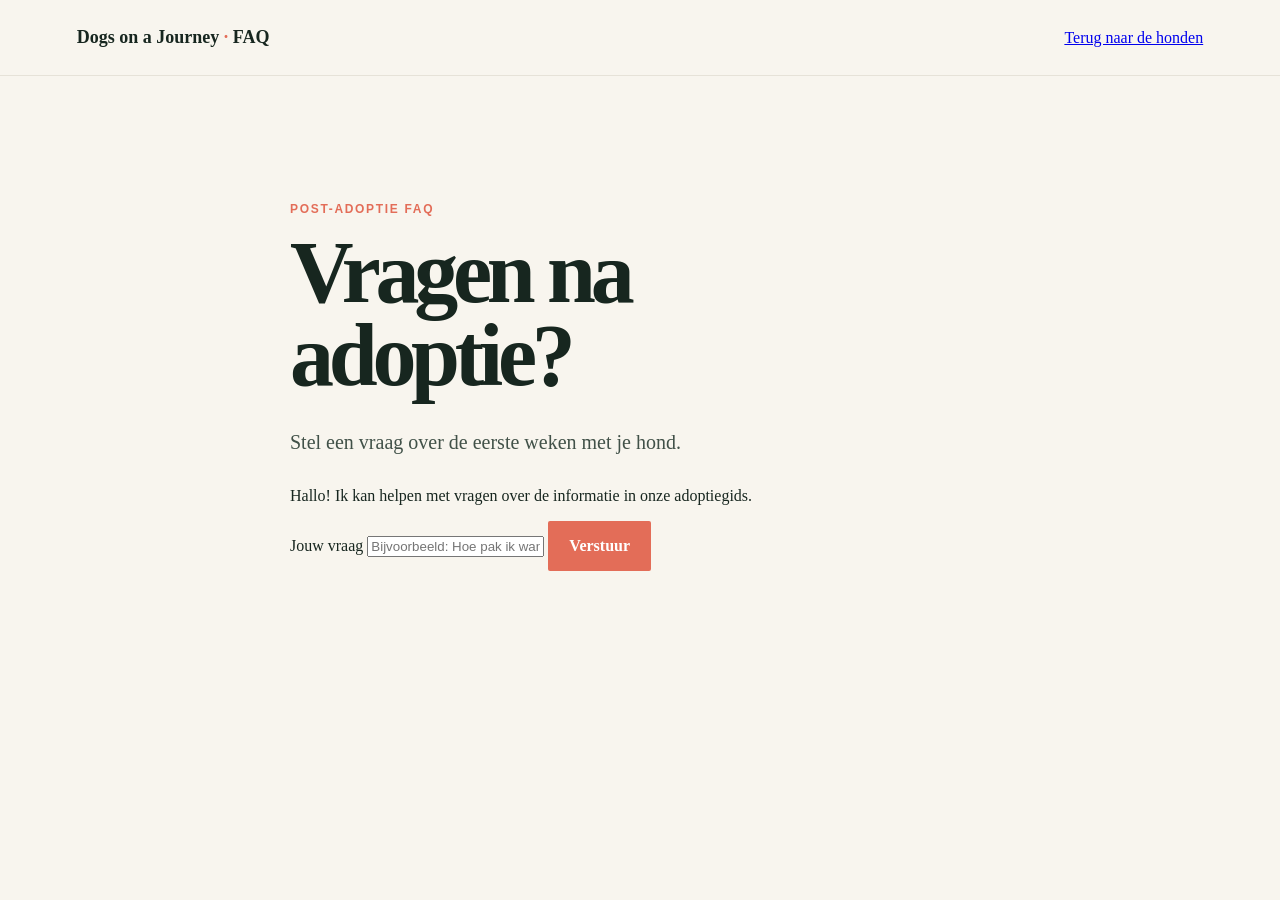
==== faq.html @ 6d7b0db0 "Add FAQ page for post-adoption inquiries" ====
<!doctype html>
<html lang="nl">
<head>
  <meta charset="utf-8">
  <meta name="viewport" content="width=device-width, initial-scale=1">
  <title>Post-adoption FAQ · Dogs on a Journey</title>
  <link rel="stylesheet" href="styles.css">
</head>
<body>
  <header class="site-header">
    <a class="brand" href="index.html#start">
      Dogs on a Journey <span>·</span> FAQ
    </a>
    <a class="faq-link" href="index.html">Terug naar de honden</a>
  </header>

  <main>
    <section class="hero">
      <p class="eyebrow">POST-ADOPTIE FAQ</p>
      <h1>Vragen na adoptie?</h1>
      <p class="intro">
        Stel een vraag over de eerste weken met je hond.
      </p>

      <div id="chat-messages" aria-live="polite">
        <p>Hallo! Ik kan helpen met vragen over de informatie in onze adoptiegids.</p>
      </div>

      <form id="faq-form">
        <label for="faq-question">Jouw vraag</label>
        <input
          id="faq-question"
          name="question"
          type="text"
          placeholder="Bijvoorbeeld: Hoe pak ik wandelen en zindelijkheid aan?"
          required
        >
        <button class="primary" type="submit">Verstuur</button>
      </form>
    </section>
  </main>
</body>
</html>
---- styles.css ----
:root{--ink:#17261f;--cream:#f8f5ee;--paper:#fffdf8;--coral:#e36d58;--sage:#dce5d6;--gold:#f1cf87;--muted:#68746c;--line:#e6e2d8}*{box-sizing:border-box}body{margin:0;background:var(--cream);color:var(--ink);font-family:Georgia,'Times New Roman',serif}button,a{font:inherit}button{cursor:pointer}.hidden{display:none!important}.site-header{height:76px;padding:0 clamp(24px,6vw,88px);display:flex;align-items:center;justify-content:space-between;border-bottom:1px solid var(--line);background:rgba(248,245,238,.9);position:sticky;top:0;z-index:5;backdrop-filter:blur(10px)}.brand{font-size:18px;font-weight:bold;color:var(--ink);text-decoration:none}.brand span{color:var(--coral)}.shortlist-button{background:transparent;border:0;color:var(--ink);font-size:15px}.shortlist-button b{display:inline-grid;place-items:center;background:var(--ink);color:#fff;border-radius:50%;font:12px Arial;width:20px;height:20px;margin-left:5px}.hero,.quiz,.deck-section,.empty{width:min(700px,calc(100% - 40px));margin:0 auto}.hero{padding:clamp(74px,14vh,150px) 0 100px}.eyebrow{font:700 12px Arial,sans-serif;text-transform:uppercase;letter-spacing:.14em;color:var(--coral);margin:0 0 16px}.hero h1{font-size:clamp(52px,10vw,88px);line-height:.94;letter-spacing:-.06em;margin:0;max-width:610px}.intro{font:20px/1.5 Georgia,serif;max-width:570px;margin:30px 0;color:#415148}.primary,.secondary{display:inline-flex;align-items:center;justify-content:center;gap:24px;border:0;padding:16px 21px;background:var(--coral);color:white;text-decoration:none;font-weight:bold;border-radius:2px}.primary span{font-size:22px}.helper{font:13px Arial,sans-serif;color:var(--muted);margin-top:14px}.quiz{padding:65px 0}.quiz h2{font-size:clamp(34px,6vw,56px);line-height:1;margin:0 0 12px;letter-spacing:-.04em}.quiz>p:not(.eyebrow){font-size:18px;color:var(--muted);margin:0 0 30px}.progress{display:flex;align-items:center;gap:14px;font:12px Arial,sans-serif;color:var(--muted);margin-bottom:45px}.progress>div{height:4px;background:#e3dfd4;flex:1}.progress i{display:block;background:var(--coral);height:100%;transition:width .25s}.answer-grid{display:grid;grid-template-columns:repeat(2,1fr);gap:12px}.answer-grid button{min-height:92px;text-align:left;border:1px solid var(--line);border-radius:4px;background:var(--paper);padding:16px;font-size:17px;color:var(--ink);transition:.15s}.answer-grid button:hover,.answer-grid button:focus{border-color:var(--coral);transform:translateY(-2px)}.deck-section{padding:42px 0 60px}.deck-topline{display:flex;justify-content:space-between;align-items:center}.text-button{background:transparent;border:0;text-decoration:underline;font:14px Arial;color:var(--muted)}.deck-note{font-size:15px;color:var(--muted);margin:0 0 18px}.dog-card{height:min(64vh,630px);min-height:430px;border-radius:14px;overflow:hidden;position:relative;background:var(--sage);box-shadow:0 18px 45px rgba(26,37,29,.14);cursor:pointer}.dog-card img{width:100%;height:100%;object-fit:cover}.card-shade{position:absolute;inset:0;background:linear-gradient(transparent 35%,rgba(11,22,16,.82))}.card-copy{position:absolute;bottom:0;color:white;padding:28px;width:100%}.match-badge{display:inline-block;background:#f8f5ee;color:var(--ink);padding:6px 9px;font:700 11px Arial;border-radius:20px;margin-bottom:11px}.card-copy h2{font-size:48px;line-height:1;margin:0;letter-spacing:-.04em}.card-copy p{margin:8px 0 0;font-size:17px}.card-copy .dog-note{font:14px Arial;line-height:1.4;max-width:520px;opacity:.94}.actions{display:flex;justify-content:center;gap:20px;margin:22px 0 10px}.round{width:58px;height:58px;border-radius:50%;border:1px solid var(--line);background:var(--paper);font:31px Arial;color:var(--ink);box-shadow:0 4px 12px rgba(0,0,0,.08)}.round.like{color:var(--coral);font-size:32px}.round.details{font:22px Georgia;color:#526b5b}.counter{text-align:center;font:13px Arial;color:var(--muted)}.empty{text-align:center;padding:90px 0}.empty h2{font-size:43px;letter-spacing:-.04em}.empty p:not(.eyebrow){color:var(--muted);font-size:18px}.full{width:100%;margin-top:10px}.secondary{background:transparent;color:var(--ink);border:1px solid var(--ink)}dialog{border:0;padding:0;max-width:min(720px,calc(100% - 30px));background:var(--paper);color:var(--ink);box-shadow:0 20px 80px rgba(0,0,0,.25)}dialog::backdrop{background:rgba(18,31,23,.6);backdrop-filter:blur(3px)}.close{position:absolute;right:14px;top:14px;z-index:1;background:var(--paper);border:0;border-radius:50%;width:36px;height:36px;font:26px Arial}.dialog-content{padding:25px 28px 30px}.dialog-content h2,.shortlist-content h2{font-size:44px;margin:0 0 10px;letter-spacing:-.04em}.dialog-content>p:not(.eyebrow){font-size:17px;line-height:1.45}.dialog-content img,dialog>img{width:100%;height:310px;object-fit:cover}.dialog-note{color:#3f5047}.disclaimer{border-left:3px solid var(--gold);padding-left:12px;font:13px/1.5 Arial!important;color:var(--muted)}.shortlist-content{padding:42px 30px;min-width:min(570px,calc(100vw - 30px))}.shortlist-item{display:grid;grid-template-columns:90px 1fr auto;gap:14px;align-items:center;border-top:1px solid var(--line);padding:12px 0}.shortlist-item img{width:90px;height:70px;object-fit:cover;border-radius:3px}.shortlist-item h3{margin:0;font-size:22px}.shortlist-item p{font:13px Arial;color:var(--muted);margin:4px 0}.shortlist-item button{border:0;background:transparent;text-decoration:underline;color:var(--muted);font:13px Arial}@media(max-width:560px){.site-header{height:64px;padding:0 20px}.brand{font-size:15px}.shortlist-button span{display:none}.hero{padding:75px 0}.hero h1{font-size:58px}.answer-grid{grid-template-columns:1fr}.dog-card{height:57vh;min-height:410px}.card-copy h2{font-size:42px}.card-copy{padding:20px}.shortlist-content{min-width:0;width:calc(100vw - 30px)}}
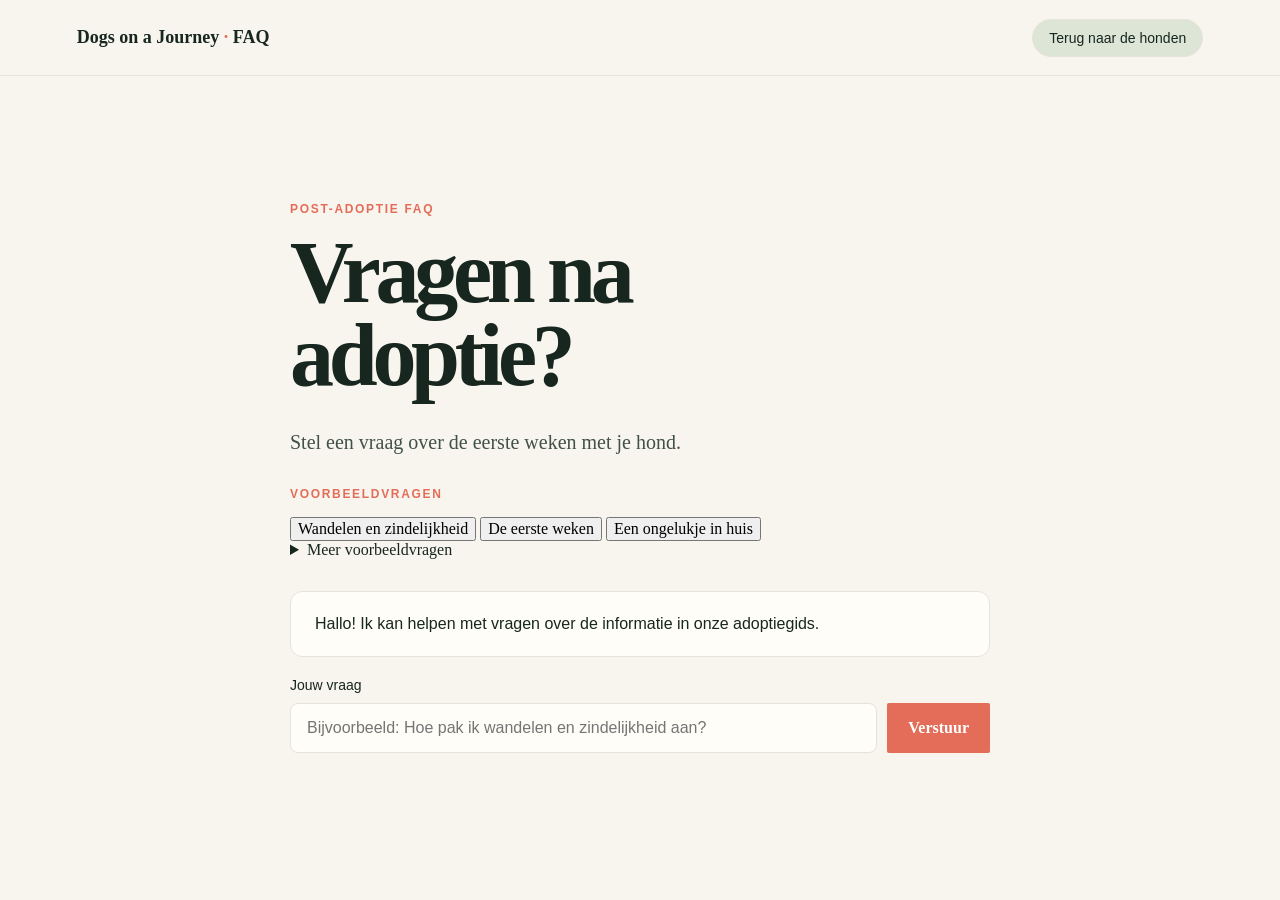
==== commit 12cc005c: "Enhance FAQ with sample questions and details Added sample questions and more examples for post-adop" ====
--- a/faq.html
+++ b/faq.html
@@ -21,7 +21,41 @@
       <p class="intro">
         Stel een vraag over de eerste weken met je hond.
       </p>
+      <div class="sample-questions">
+  <p class="eyebrow">Voorbeeldvragen</p>
 
+  <div class="sample-question-list">
+    <button class="sample-question" type="button"
+      data-question="Hoe pak ik wandelen en zindelijkheid aan?">
+      Wandelen en zindelijkheid
+    </button>
+
+    <button class="sample-question" type="button"
+      data-question="Wat kan ik verwachten tijdens de eerste weken?">
+      De eerste weken
+    </button>
+
+    <button class="sample-question" type="button"
+      data-question="Wat doe ik als mijn hond een ongelukje in huis heeft?">
+      Een ongelukje in huis
+    </button>
+  </div>
+
+  <details class="sample-more">
+    <summary>Meer voorbeeldvragen</summary>
+    <div class="sample-question-list">
+      <button class="sample-question" type="button"
+        data-question="Hoe maak ik mijn huis veilig voor mijn hond?">
+        Je huis veilig maken
+      </button>
+
+      <button class="sample-question" type="button"
+        data-question="Hoe bereid ik het eerste bezoek aan de dierenarts voor?">
+        Eerste bezoek aan de dierenarts
+      </button>
+    </div>
+  </details>
+</div>
       <div id="chat-messages" aria-live="polite">
         <p>Hallo! Ik kan helpen met vragen over de informatie in onze adoptiegids.</p>
       </div>
--- a/styles.css
+++ b/styles.css
@@ -1 +1,554 @@
-:root{--ink:#17261f;--cream:#f8f5ee;--paper:#fffdf8;--coral:#e36d58;--sage:#dce5d6;--gold:#f1cf87;--muted:#68746c;--line:#e6e2d8}*{box-sizing:border-box}body{margin:0;background:var(--cream);color:var(--ink);font-family:Georgia,'Times New Roman',serif}button,a{font:inherit}button{cursor:pointer}.hidden{display:none!important}.site-header{height:76px;padding:0 clamp(24px,6vw,88px);display:flex;align-items:center;justify-content:space-between;border-bottom:1px solid var(--line);background:rgba(248,245,238,.9);position:sticky;top:0;z-index:5;backdrop-filter:blur(10px)}.brand{font-size:18px;font-weight:bold;color:var(--ink);text-decoration:none}.brand span{color:var(--coral)}.shortlist-button{background:transparent;border:0;color:var(--ink);font-size:15px}.shortlist-button b{display:inline-grid;place-items:center;background:var(--ink);color:#fff;border-radius:50%;font:12px Arial;width:20px;height:20px;margin-left:5px}.hero,.quiz,.deck-section,.empty{width:min(700px,calc(100% - 40px));margin:0 auto}.hero{padding:clamp(74px,14vh,150px) 0 100px}.eyebrow{font:700 12px Arial,sans-serif;text-transform:uppercase;letter-spacing:.14em;color:var(--coral);margin:0 0 16px}.hero h1{font-size:clamp(52px,10vw,88px);line-height:.94;letter-spacing:-.06em;margin:0;max-width:610px}.intro{font:20px/1.5 Georgia,serif;max-width:570px;margin:30px 0;color:#415148}.primary,.secondary{display:inline-flex;align-items:center;justify-content:center;gap:24px;border:0;padding:16px 21px;background:var(--coral);color:white;text-decoration:none;font-weight:bold;border-radius:2px}.primary span{font-size:22px}.helper{font:13px Arial,sans-serif;color:var(--muted);margin-top:14px}.quiz{padding:65px 0}.quiz h2{font-size:clamp(34px,6vw,56px);line-height:1;margin:0 0 12px;letter-spacing:-.04em}.quiz>p:not(.eyebrow){font-size:18px;color:var(--muted);margin:0 0 30px}.progress{display:flex;align-items:center;gap:14px;font:12px Arial,sans-serif;color:var(--muted);margin-bottom:45px}.progress>div{height:4px;background:#e3dfd4;flex:1}.progress i{display:block;background:var(--coral);height:100%;transition:width .25s}.answer-grid{display:grid;grid-template-columns:repeat(2,1fr);gap:12px}.answer-grid button{min-height:92px;text-align:left;border:1px solid var(--line);border-radius:4px;background:var(--paper);padding:16px;font-size:17px;color:var(--ink);transition:.15s}.answer-grid button:hover,.answer-grid button:focus{border-color:var(--coral);transform:translateY(-2px)}.deck-section{padding:42px 0 60px}.deck-topline{display:flex;justify-content:space-between;align-items:center}.text-button{background:transparent;border:0;text-decoration:underline;font:14px Arial;color:var(--muted)}.deck-note{font-size:15px;color:var(--muted);margin:0 0 18px}.dog-card{height:min(64vh,630px);min-height:430px;border-radius:14px;overflow:hidden;position:relative;background:var(--sage);box-shadow:0 18px 45px rgba(26,37,29,.14);cursor:pointer}.dog-card img{width:100%;height:100%;object-fit:cover}.card-shade{position:absolute;inset:0;background:linear-gradient(transparent 35%,rgba(11,22,16,.82))}.card-copy{position:absolute;bottom:0;color:white;padding:28px;width:100%}.match-badge{display:inline-block;background:#f8f5ee;color:var(--ink);padding:6px 9px;font:700 11px Arial;border-radius:20px;margin-bottom:11px}.card-copy h2{font-size:48px;line-height:1;margin:0;letter-spacing:-.04em}.card-copy p{margin:8px 0 0;font-size:17px}.card-copy .dog-note{font:14px Arial;line-height:1.4;max-width:520px;opacity:.94}.actions{display:flex;justify-content:center;gap:20px;margin:22px 0 10px}.round{width:58px;height:58px;border-radius:50%;border:1px solid var(--line);background:var(--paper);font:31px Arial;color:var(--ink);box-shadow:0 4px 12px rgba(0,0,0,.08)}.round.like{color:var(--coral);font-size:32px}.round.details{font:22px Georgia;color:#526b5b}.counter{text-align:center;font:13px Arial;color:var(--muted)}.empty{text-align:center;padding:90px 0}.empty h2{font-size:43px;letter-spacing:-.04em}.empty p:not(.eyebrow){color:var(--muted);font-size:18px}.full{width:100%;margin-top:10px}.secondary{background:transparent;color:var(--ink);border:1px solid var(--ink)}dialog{border:0;padding:0;max-width:min(720px,calc(100% - 30px));background:var(--paper);color:var(--ink);box-shadow:0 20px 80px rgba(0,0,0,.25)}dialog::backdrop{background:rgba(18,31,23,.6);backdrop-filter:blur(3px)}.close{position:absolute;right:14px;top:14px;z-index:1;background:var(--paper);border:0;border-radius:50%;width:36px;height:36px;font:26px Arial}.dialog-content{padding:25px 28px 30px}.dialog-content h2,.shortlist-content h2{font-size:44px;margin:0 0 10px;letter-spacing:-.04em}.dialog-content>p:not(.eyebrow){font-size:17px;line-height:1.45}.dialog-content img,dialog>img{width:100%;height:310px;object-fit:cover}.dialog-note{color:#3f5047}.disclaimer{border-left:3px solid var(--gold);padding-left:12px;font:13px/1.5 Arial!important;color:var(--muted)}.shortlist-content{padding:42px 30px;min-width:min(570px,calc(100vw - 30px))}.shortlist-item{display:grid;grid-template-columns:90px 1fr auto;gap:14px;align-items:center;border-top:1px solid var(--line);padding:12px 0}.shortlist-item img{width:90px;height:70px;object-fit:cover;border-radius:3px}.shortlist-item h3{margin:0;font-size:22px}.shortlist-item p{font:13px Arial;color:var(--muted);margin:4px 0}.shortlist-item button{border:0;background:transparent;text-decoration:underline;color:var(--muted);font:13px Arial}@media(max-width:560px){.site-header{height:64px;padding:0 20px}.brand{font-size:15px}.shortlist-button span{display:none}.hero{padding:75px 0}.hero h1{font-size:58px}.answer-grid{grid-template-columns:1fr}.dog-card{height:57vh;min-height:410px}.card-copy h2{font-size:42px}.card-copy{padding:20px}.shortlist-content{min-width:0;width:calc(100vw - 30px)}}
+:root {
+  --ink: #17261f;
+  --cream: #f8f5ee;
+  --paper: #fffdf8;
+  --coral: #e36d58;
+  --sage: #dce5d6;
+  --gold: #f1cf87;
+  --muted: #68746c;
+  --line: #e6e2d8;
+}
+
+* {
+  box-sizing: border-box;
+}
+
+body {
+  margin: 0;
+  background: var(--cream);
+  color: var(--ink);
+  font-family: Georgia, "Times New Roman", serif;
+}
+
+button,
+a {
+  font: inherit;
+}
+
+button {
+  cursor: pointer;
+}
+
+.hidden {
+  display: none !important;
+}
+
+.site-header {
+  height: 76px;
+  padding: 0 clamp(24px, 6vw, 88px);
+  display: flex;
+  align-items: center;
+  justify-content: space-between;
+  border-bottom: 1px solid var(--line);
+  background: rgba(248, 245, 238, 0.9);
+  position: sticky;
+  top: 0;
+  z-index: 5;
+  backdrop-filter: blur(10px);
+}
+
+.brand {
+  font-size: 18px;
+  font-weight: bold;
+  color: var(--ink);
+  text-decoration: none;
+}
+
+.brand span {
+  color: var(--coral);
+}
+
+.shortlist-button {
+  background: transparent;
+  border: 0;
+  color: var(--ink);
+  font-size: 15px;
+}
+
+.shortlist-button b {
+  display: inline-grid;
+  place-items: center;
+  background: var(--ink);
+  color: #fff;
+  border-radius: 50%;
+  font: 12px Arial, sans-serif;
+  width: 20px;
+  height: 20px;
+  margin-left: 5px;
+}
+
+.hero,
+.quiz,
+.deck-section,
+.empty {
+  width: min(700px, calc(100% - 40px));
+  margin: 0 auto;
+}
+
+.hero {
+  padding: clamp(74px, 14vh, 150px) 0 100px;
+}
+
+.eyebrow {
+  font: 700 12px Arial, sans-serif;
+  text-transform: uppercase;
+  letter-spacing: 0.14em;
+  color: var(--coral);
+  margin: 0 0 16px;
+}
+
+.hero h1 {
+  font-size: clamp(52px, 10vw, 88px);
+  line-height: 0.94;
+  letter-spacing: -0.06em;
+  margin: 0;
+  max-width: 610px;
+}
+
+.intro {
+  font: 20px/1.5 Georgia, serif;
+  max-width: 570px;
+  margin: 30px 0;
+  color: #415148;
+}
+
+.primary,
+.secondary {
+  display: inline-flex;
+  align-items: center;
+  justify-content: center;
+  gap: 24px;
+  border: 0;
+  padding: 16px 21px;
+  background: var(--coral);
+  color: white;
+  text-decoration: none;
+  font-weight: bold;
+  border-radius: 2px;
+}
+
+.primary span {
+  font-size: 22px;
+}
+
+.helper {
+  font: 13px Arial, sans-serif;
+  color: var(--muted);
+  margin-top: 14px;
+}
+
+.quiz {
+  padding: 65px 0;
+}
+
+.quiz h2 {
+  font-size: clamp(34px, 6vw, 56px);
+  line-height: 1;
+  margin: 0 0 12px;
+  letter-spacing: -0.04em;
+}
+
+.quiz > p:not(.eyebrow) {
+  font-size: 18px;
+  color: var(--muted);
+  margin: 0 0 30px;
+}
+
+.progress {
+  display: flex;
+  align-items: center;
+  gap: 14px;
+  font: 12px Arial, sans-serif;
+  color: var(--muted);
+  margin-bottom: 45px;
+}
+
+.progress > div {
+  height: 4px;
+  background: #e3dfd4;
+  flex: 1;
+}
+
+.progress i {
+  display: block;
+  background: var(--coral);
+  height: 100%;
+  transition: width 0.25s;
+}
+
+.answer-grid {
+  display: grid;
+  grid-template-columns: repeat(2, 1fr);
+  gap: 12px;
+}
+
+.answer-grid button {
+  min-height: 92px;
+  text-align: left;
+  border: 1px solid var(--line);
+  border-radius: 4px;
+  background: var(--paper);
+  padding: 16px;
+  font-size: 17px;
+  color: var(--ink);
+  transition: 0.15s;
+}
+
+.answer-grid button:hover,
+.answer-grid button:focus {
+  border-color: var(--coral);
+  transform: translateY(-2px);
+}
+
+.deck-section {
+  padding: 42px 0 60px;
+}
+
+.deck-topline {
+  display: flex;
+  justify-content: space-between;
+  align-items: center;
+}
+
+.text-button {
+  background: transparent;
+  border: 0;
+  text-decoration: underline;
+  font: 14px Arial, sans-serif;
+  color: var(--muted);
+}
+
+.deck-note {
+  font-size: 15px;
+  color: var(--muted);
+  margin: 0 0 18px;
+}
+
+.dog-card {
+  height: min(64vh, 630px);
+  min-height: 430px;
+  border-radius: 14px;
+  overflow: hidden;
+  position: relative;
+  background: var(--sage);
+  box-shadow: 0 18px 45px rgba(26, 37, 29, 0.14);
+  cursor: pointer;
+}
+
+.dog-card img {
+  width: 100%;
+  height: 100%;
+  object-fit: cover;
+}
+
+.card-shade {
+  position: absolute;
+  inset: 0;
+  background: linear-gradient(transparent 35%, rgba(11, 22, 16, 0.82));
+}
+
+.card-copy {
+  position: absolute;
+  bottom: 0;
+  color: white;
+  padding: 28px;
+  width: 100%;
+}
+
+.match-badge {
+  display: inline-block;
+  background: #f8f5ee;
+  color: var(--ink);
+  padding: 6px 9px;
+  font: 700 11px Arial, sans-serif;
+  border-radius: 20px;
+  margin-bottom: 11px;
+}
+
+.card-copy h2 {
+  font-size: 48px;
+  line-height: 1;
+  margin: 0;
+  letter-spacing: -0.04em;
+}
+
+.card-copy p {
+  margin: 8px 0 0;
+  font-size: 17px;
+}
+
+.card-copy .dog-note {
+  font: 14px/1.4 Arial, sans-serif;
+  max-width: 520px;
+  opacity: 0.94;
+}
+
+.actions {
+  display: flex;
+  justify-content: center;
+  gap: 20px;
+  margin: 22px 0 10px;
+}
+
+.round {
+  width: 58px;
+  height: 58px;
+  border-radius: 50%;
+  border: 1px solid var(--line);
+  background: var(--paper);
+  font: 31px Arial, sans-serif;
+  color: var(--ink);
+  box-shadow: 0 4px 12px rgba(0, 0, 0, 0.08);
+}
+
+.round.like {
+  color: var(--coral);
+  font-size: 32px;
+}
+
+.round.details {
+  font: 22px Georgia, serif;
+  color: #526b5b;
+}
+
+.counter {
+  text-align: center;
+  font: 13px Arial, sans-serif;
+  color: var(--muted);
+}
+
+.empty {
+  text-align: center;
+  padding: 90px 0;
+}
+
+.empty h2 {
+  font-size: 43px;
+  letter-spacing: -0.04em;
+}
+
+.empty p:not(.eyebrow) {
+  color: var(--muted);
+  font-size: 18px;
+}
+
+.full {
+  width: 100%;
+  margin-top: 10px;
+}
+
+.secondary {
+  background: transparent;
+  color: var(--ink);
+  border: 1px solid var(--ink);
+}
+
+dialog {
+  border: 0;
+  padding: 0;
+  max-width: min(720px, calc(100% - 30px));
+  background: var(--paper);
+  color: var(--ink);
+  box-shadow: 0 20px 80px rgba(0, 0, 0, 0.25);
+}
+
+dialog::backdrop {
+  background: rgba(18, 31, 23, 0.6);
+  backdrop-filter: blur(3px);
+}
+
+.close {
+  position: absolute;
+  right: 14px;
+  top: 14px;
+  z-index: 1;
+  background: var(--paper);
+  border: 0;
+  border-radius: 50%;
+  width: 36px;
+  height: 36px;
+  font: 26px Arial, sans-serif;
+}
+
+.dialog-content {
+  padding: 25px 28px 30px;
+}
+
+.dialog-content h2,
+.shortlist-content h2 {
+  font-size: 44px;
+  margin: 0 0 10px;
+  letter-spacing: -0.04em;
+}
+
+.dialog-content > p:not(.eyebrow) {
+  font-size: 17px;
+  line-height: 1.45;
+}
+
+.dialog-content img,
+dialog > img {
+  width: 100%;
+  height: 310px;
+  object-fit: cover;
+}
+
+.dialog-note {
+  color: #3f5047;
+}
+
+.disclaimer {
+  border-left: 3px solid var(--gold);
+  padding-left: 12px;
+  font: 13px/1.5 Arial, sans-serif !important;
+  color: var(--muted);
+}
+
+.shortlist-content {
+  padding: 42px 30px;
+  min-width: min(570px, calc(100vw - 30px));
+}
+
+.shortlist-item {
+  display: grid;
+  grid-template-columns: 90px 1fr auto;
+  gap: 14px;
+  align-items: center;
+  border-top: 1px solid var(--line);
+  padding: 12px 0;
+}
+
+.shortlist-item img {
+  width: 90px;
+  height: 70px;
+  object-fit: cover;
+  border-radius: 3px;
+}
+
+.shortlist-item h3 {
+  margin: 0;
+  font-size: 22px;
+}
+
+.shortlist-item p {
+  font: 13px Arial, sans-serif;
+  color: var(--muted);
+  margin: 4px 0;
+}
+
+.shortlist-item button {
+  border: 0;
+  background: transparent;
+  text-decoration: underline;
+  color: var(--muted);
+  font: 13px Arial, sans-serif;
+}
+
+.faq-link {
+  display: inline-flex;
+  align-items: center;
+  padding: 10px 16px;
+  border: 1px solid var(--line);
+  border-radius: 999px;
+  background: var(--sage);
+  color: var(--ink);
+  font: 14px Arial, sans-serif;
+  text-decoration: none;
+}
+
+.faq-link:hover {
+  background: var(--paper);
+}
+
+#chat-messages {
+  max-width: 720px;
+  margin: 32px auto 20px;
+  padding: 20px 24px;
+  border: 1px solid var(--line);
+  border-radius: 12px;
+  background: var(--paper);
+  color: var(--ink);
+  font: 16px/1.5 Arial, sans-serif;
+}
+
+#chat-messages p {
+  margin: 0;
+}
+
+#faq-form {
+  display: grid;
+  grid-template-columns: minmax(0, 1fr) auto;
+  gap: 10px;
+  max-width: 720px;
+  margin: 0 auto;
+  text-align: left;
+}
+
+#faq-form label {
+  grid-column: 1 / -1;
+  font: 14px Arial, sans-serif;
+}
+
+#faq-question {
+  width: 100%;
+  padding: 14px 16px;
+  border: 1px solid var(--line);
+  border-radius: 8px;
+  background: var(--paper);
+  color: var(--ink);
+  font: 16px Arial, sans-serif;
+}
+
+@media (max-width: 560px) {
+  .site-header {
+    height: 64px;
+    padding: 0 20px;
+  }
+
+  .brand {
+    font-size: 15px;
+  }
+
+  .shortlist-button span {
+    display: none;
+  }
+
+  .hero {
+    padding: 75px 0;
+  }
+
+  .hero h1 {
+    font-size: 58px;
+  }
+
+  .answer-grid {
+    grid-template-columns: 1fr;
+  }
+
+  .dog-card {
+    height: 57vh;
+    min-height: 410px;
+  }
+
+  .card-copy h2 {
+    font-size: 42px;
+  }
+
+  .card-copy {
+    padding: 20px;
+  }
+
+  .shortlist-content {
+    min-width: 0;
+    width: calc(100vw - 30px);
+  }
+
+  .faq-link {
+    padding: 8px 10px;
+    font-size: 12px;
+  }
+
+  #faq-form {
+    grid-template-columns: 1fr;
+  }
+}
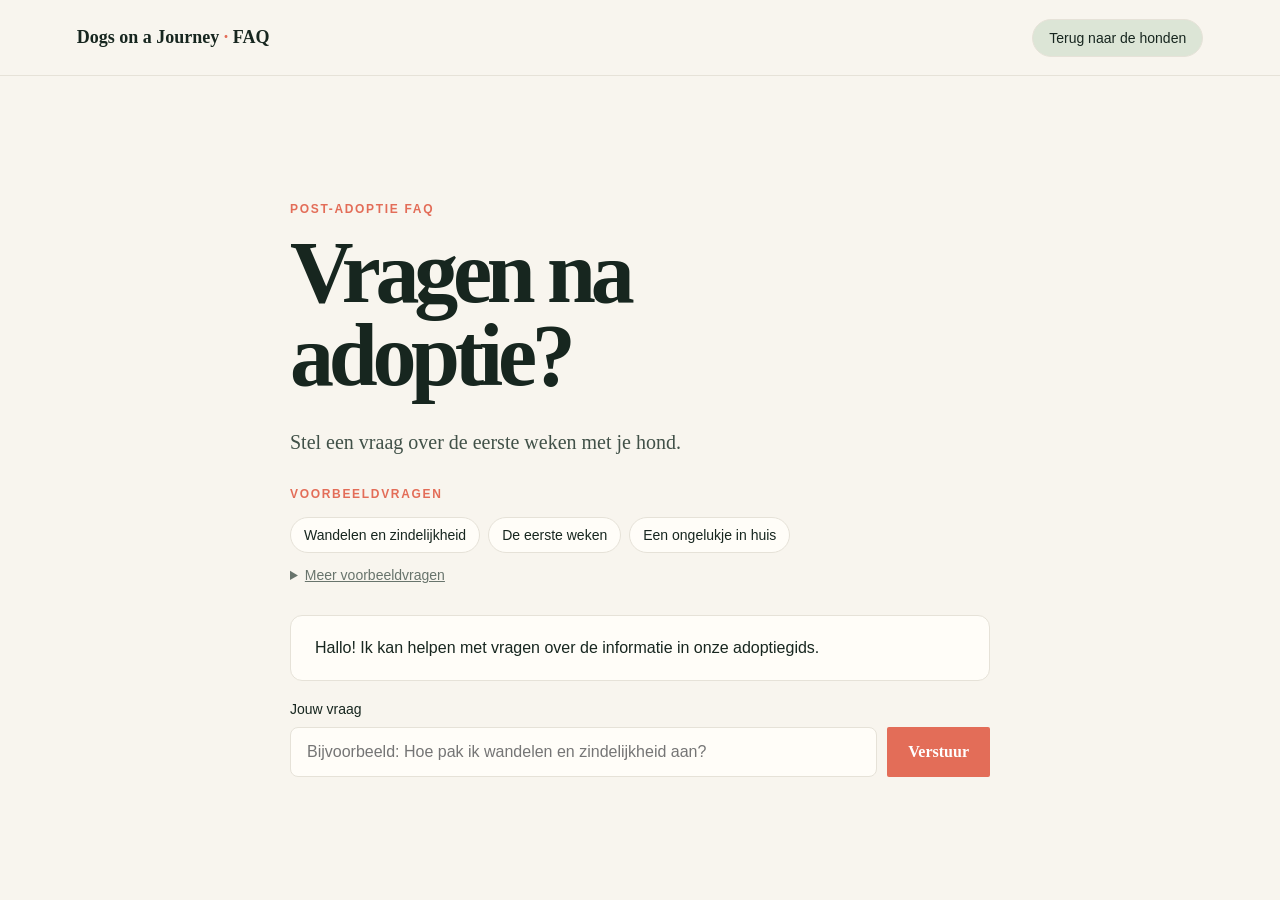
==== commit ed7f4050: "Remove duplicate script tag for faq.js" ====
--- a/faq.html
+++ b/faq.html
@@ -5,7 +5,7 @@
   <meta name="viewport" content="width=device-width, initial-scale=1">
   <title>Post-adoption FAQ · Dogs on a Journey</title>
   <link rel="stylesheet" href="styles.css">
-</head>
+</head>  
 <body>
   <header class="site-header">
     <a class="brand" href="index.html#start">
@@ -73,5 +73,8 @@
       </form>
     </section>
   </main>
+<script src="faq.js"></script>
 </body>
 </html>
+</body>
+</html>
--- a/styles.css
+++ b/styles.css
@@ -552,3 +552,62 @@
     grid-template-columns: 1fr;
   }
 }
+
+#chat-messages .chat-user {
+  margin-top: 16px;
+  padding: 12px 14px;
+  border-radius: 10px;
+  background: var(--sage);
+  white-space: pre-wrap;
+}
+
+#chat-messages .chat-answer {
+  margin-top: 14px;
+  white-space: pre-wrap;
+}
+
+#chat-messages .chat-source {
+  margin-top: 8px;
+  color: var(--muted);
+  font: 13px Arial, sans-serif;
+}
+.sample-questions {
+  margin: 28px 0;
+  font-family: Arial, sans-serif;
+}
+
+.sample-question-list {
+  display: flex;
+  flex-wrap: wrap;
+  gap: 8px;
+}
+
+.sample-question {
+  padding: 9px 13px;
+  border: 1px solid var(--line);
+  border-radius: 999px;
+  background: var(--paper);
+  color: var(--ink);
+  font: 14px Arial, sans-serif;
+}
+
+.sample-question:hover,
+.sample-question:focus-visible {
+  border-color: var(--coral);
+  background: var(--sage);
+}
+
+.sample-more {
+  margin-top: 14px;
+  color: var(--muted);
+  font: 14px Arial, sans-serif;
+}
+
+.sample-more summary {
+  cursor: pointer;
+  text-decoration: underline;
+}
+
+.sample-more .sample-question-list {
+  padding-top: 12px;
+}
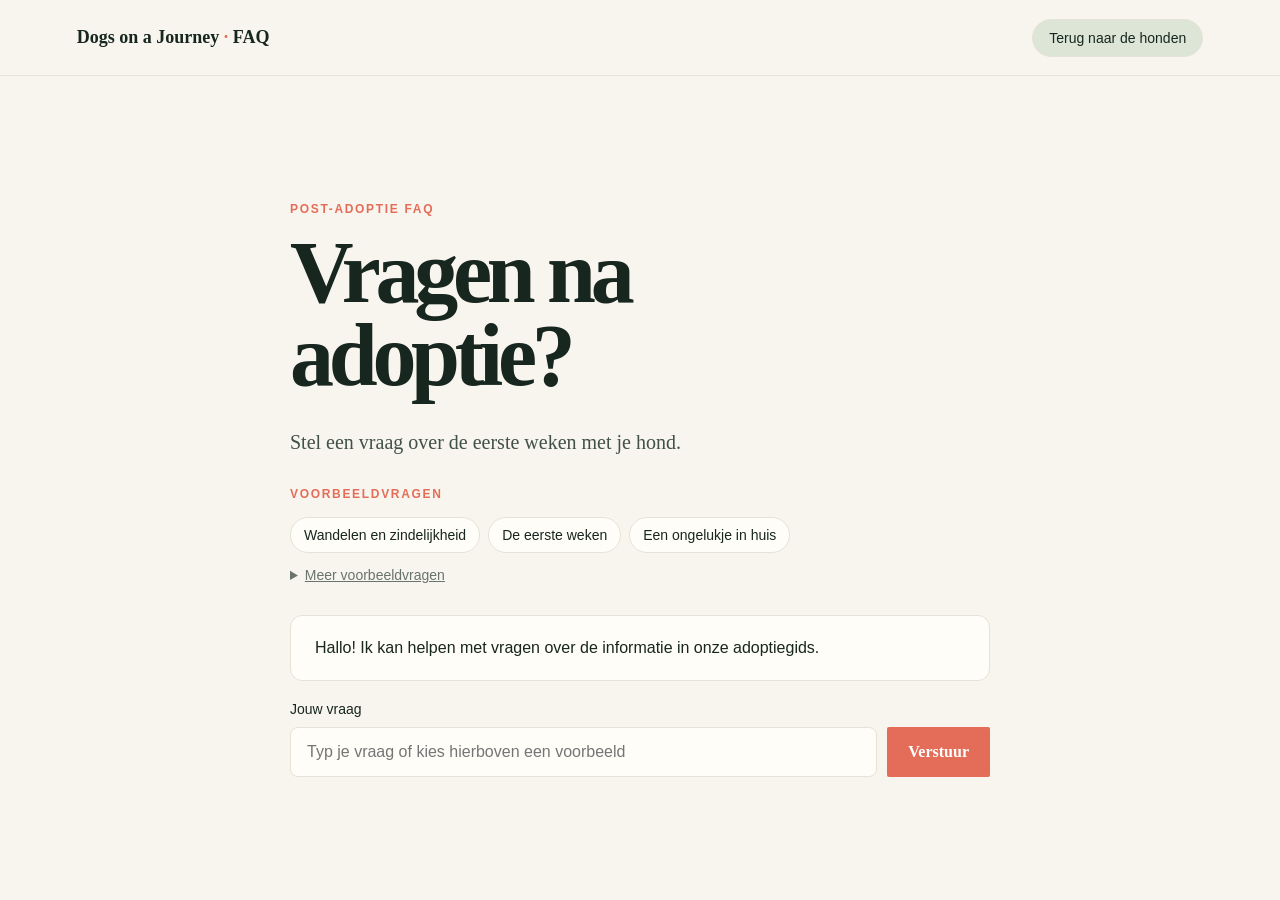
==== commit 3f6c4b6b: "Refactor FAQ section and update content" ====
--- a/faq.html
+++ b/faq.html
@@ -5,7 +5,7 @@
   <meta name="viewport" content="width=device-width, initial-scale=1">
   <title>Post-adoption FAQ · Dogs on a Journey</title>
   <link rel="stylesheet" href="styles.css">
-</head>  
+</head>
 <body>
   <header class="site-header">
     <a class="brand" href="index.html#start">
@@ -16,46 +16,54 @@
 
   <main>
     <section class="hero">
-      <p class="eyebrow">POST-ADOPTIE FAQ</p>
+      <p class="eyebrow">Post-adoptie FAQ</p>
       <h1>Vragen na adoptie?</h1>
-      <p class="intro">
-        Stel een vraag over de eerste weken met je hond.
-      </p>
-      <div class="sample-questions">
-  <p class="eyebrow">Voorbeeldvragen</p>
+      <p class="intro">Stel een vraag over de eerste weken met je hond.</p>
 
-  <div class="sample-question-list">
-    <button class="sample-question" type="button"
-      data-question="Hoe pak ik wandelen en zindelijkheid aan?">
-      Wandelen en zindelijkheid
-    </button>
+      <div class="sample-questions" aria-label="Voorbeeldvragen">
+        <p class="eyebrow">Voorbeeldvragen</p>
+        <div class="sample-question-list">
+          <button class="sample-question" type="button"
+            data-question="Hoe pak ik wandelen en zindelijkheid aan?">
+            Wandelen en zindelijkheid
+          </button>
+          <button class="sample-question" type="button"
+            data-question="Wat kan ik verwachten tijdens de eerste weken?">
+            De eerste weken
+          </button>
+          <button class="sample-question" type="button"
+            data-question="Wat doe ik als mijn hond een ongelukje in huis heeft?">
+            Een ongelukje in huis
+          </button>
+        </div>
 
-    <button class="sample-question" type="button"
-      data-question="Wat kan ik verwachten tijdens de eerste weken?">
-      De eerste weken
-    </button>
+        <details class="sample-more">
+          <summary>Meer voorbeeldvragen</summary>
+          <div class="sample-question-list">
+            <button class="sample-question" type="button"
+              data-question="Hoe maak ik mijn huis veilig voor mijn hond?">
+              Je huis veilig maken
+            </button>
+            <button class="sample-question" type="button"
+              data-question="Hoe laat ik mijn hond kennismaken met mijn andere hond?">
+              Kennismaken met een andere hond
+            </button>
+            <button class="sample-question" type="button"
+              data-question="Hoe kan ik mijn hond leren om alleen thuis te zijn?">
+              Alleen thuis zijn
+            </button>
+            <button class="sample-question" type="button"
+              data-question="Wanneer moet ik met mijn hond naar de dierenarts?">
+              Naar de dierenarts
+            </button>
+            <button class="sample-question" type="button"
+              data-question="Wat moet ik weten over de voeding van mijn hond?">
+              Voeding
+            </button>
+          </div>
+        </details>
+      </div>
 
-    <button class="sample-question" type="button"
-      data-question="Wat doe ik als mijn hond een ongelukje in huis heeft?">
-      Een ongelukje in huis
-    </button>
-  </div>
-
-  <details class="sample-more">
-    <summary>Meer voorbeeldvragen</summary>
-    <div class="sample-question-list">
-      <button class="sample-question" type="button"
-        data-question="Hoe maak ik mijn huis veilig voor mijn hond?">
-        Je huis veilig maken
-      </button>
-
-      <button class="sample-question" type="button"
-        data-question="Hoe bereid ik het eerste bezoek aan de dierenarts voor?">
-        Eerste bezoek aan de dierenarts
-      </button>
-    </div>
-  </details>
-</div>
       <div id="chat-messages" aria-live="polite">
         <p>Hallo! Ik kan helpen met vragen over de informatie in onze adoptiegids.</p>
       </div>
@@ -66,15 +74,14 @@
           id="faq-question"
           name="question"
           type="text"
-          placeholder="Bijvoorbeeld: Hoe pak ik wandelen en zindelijkheid aan?"
+          placeholder="Typ je vraag of kies hierboven een voorbeeld"
           required
         >
         <button class="primary" type="submit">Verstuur</button>
       </form>
     </section>
   </main>
-<script src="faq.js"></script>
+
+  <script src="faq.js"></script>
 </body>
 </html>
-</body>
-</html>
